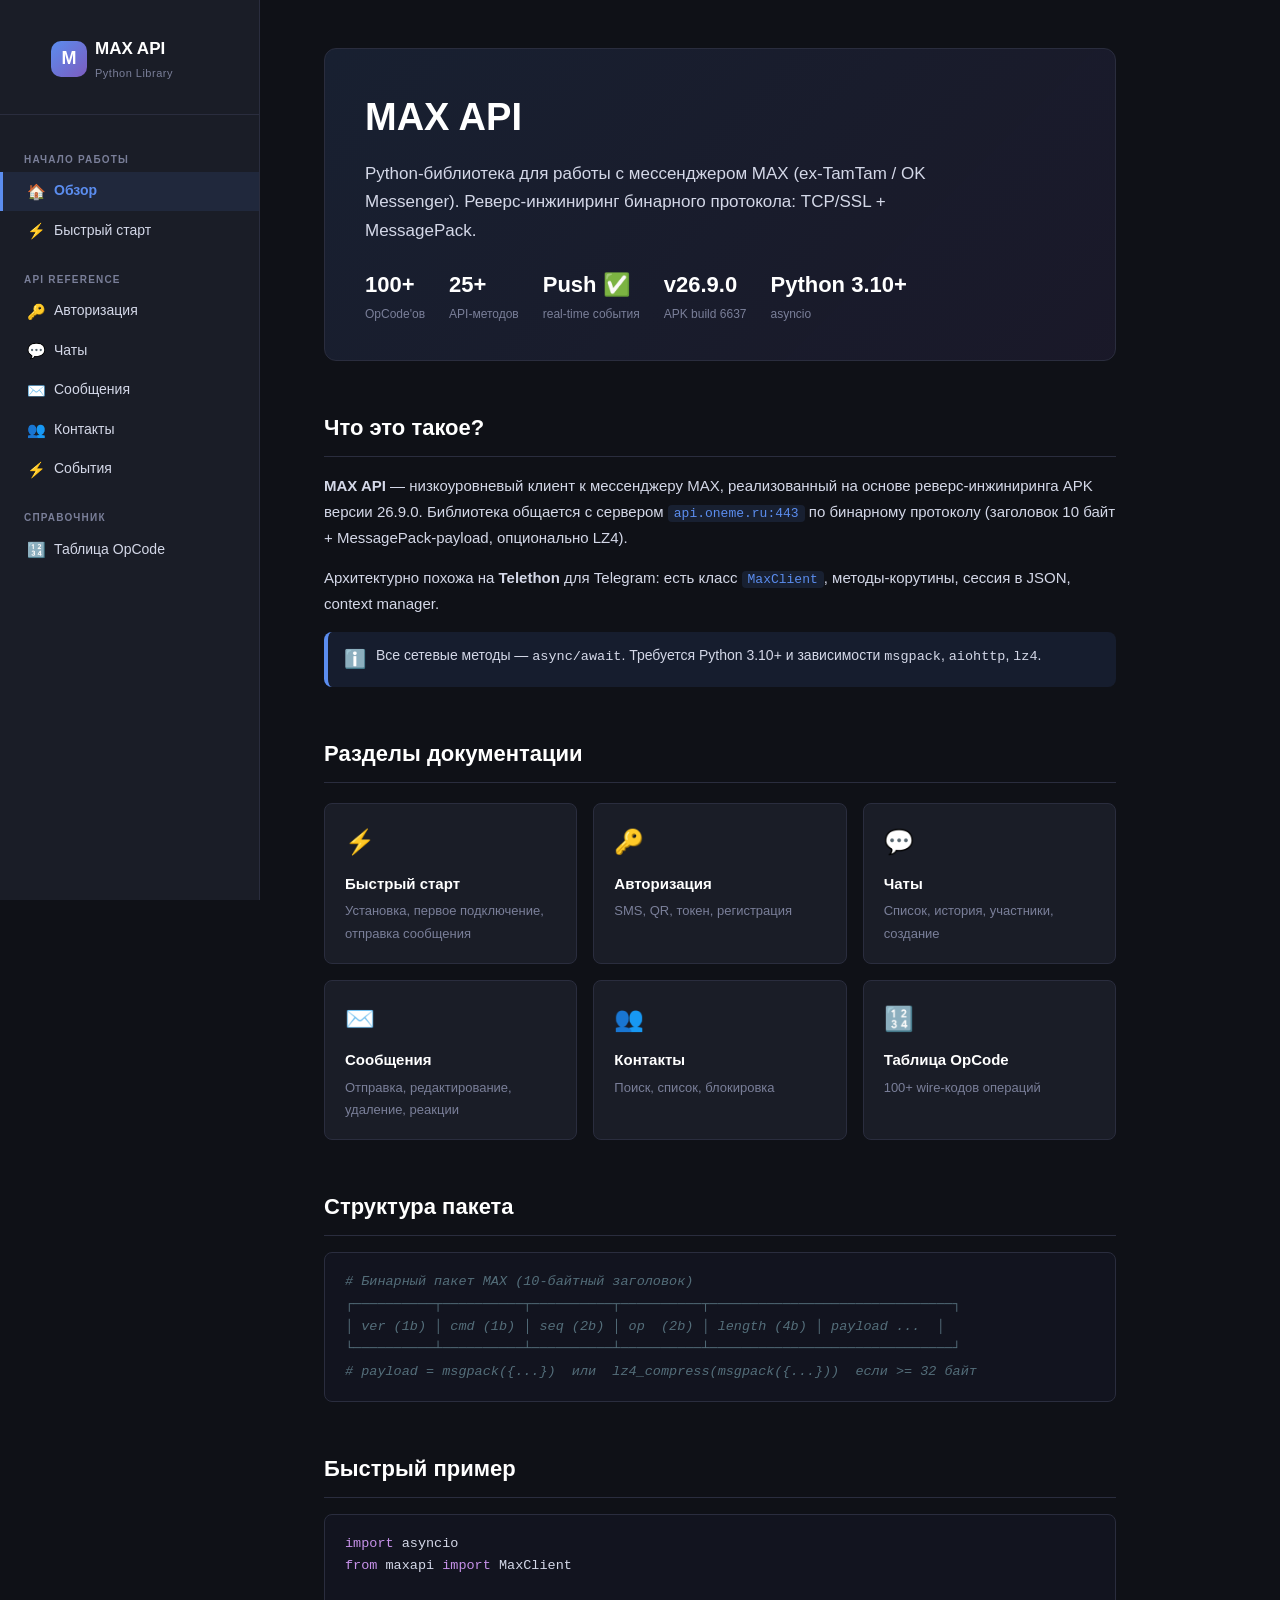
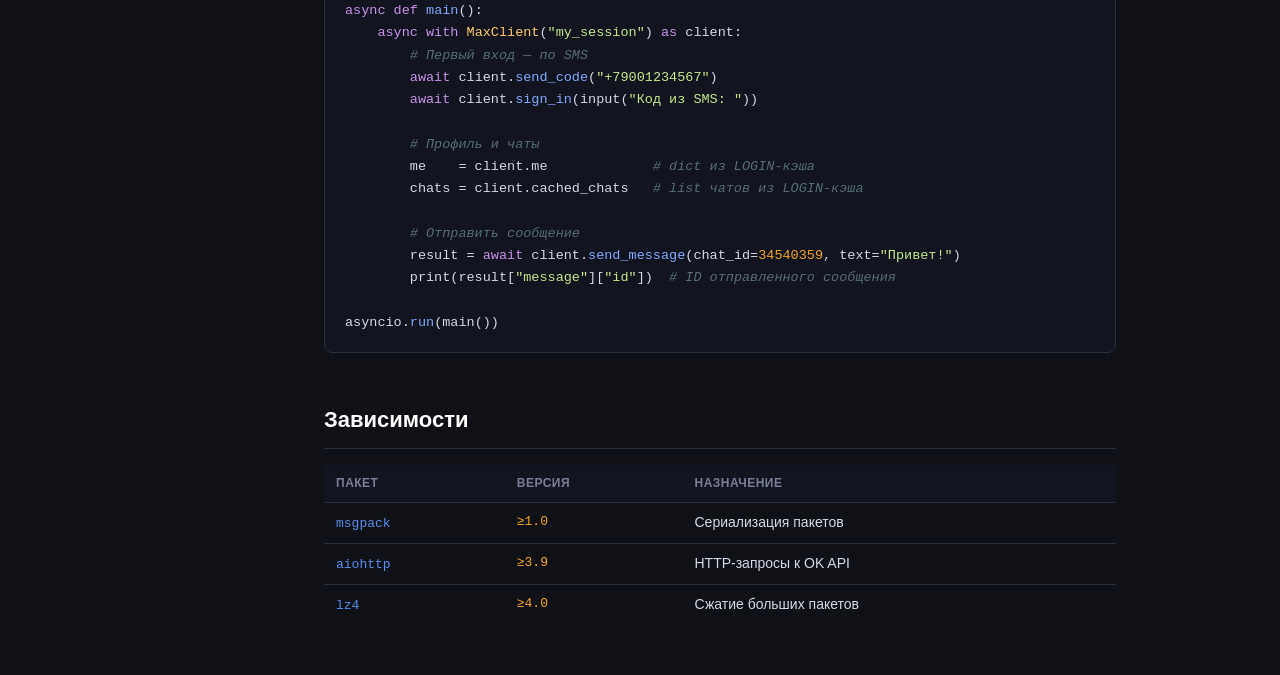
==== docs/index.html @ ea78ac11 "initial release v0.1.0" ====
<!DOCTYPE html>
<html lang="ru">
<head>
  <meta charset="UTF-8">
  <meta name="viewport" content="width=device-width, initial-scale=1.0">
  <title>MAX API — Документация</title>
  <link rel="stylesheet" href="style.css">
</head>
<body>

<!-- ═══════════════ SIDEBAR ═══════════════ -->
<nav class="sidebar">
  <div class="sidebar-logo">
    <a href="index.html">
      <div class="logo-icon">M</div>
      <div>
        <div class="logo-text">MAX API</div>
        <div class="logo-sub">Python Library</div>
      </div>
    </a>
  </div>

  <span class="nav-section">Начало работы</span>
  <a href="index.html" class="active"><span class="nav-icon">🏠</span> Обзор</a>
  <a href="quickstart.html"><span class="nav-icon">⚡</span> Быстрый старт</a>

  <span class="nav-section">API Reference</span>
  <a href="auth.html"><span class="nav-icon">🔑</span> Авторизация</a>
  <a href="chats.html"><span class="nav-icon">💬</span> Чаты</a>
  <a href="messages.html"><span class="nav-icon">✉️</span> Сообщения</a>
  <a href="contacts.html"><span class="nav-icon">👥</span> Контакты</a>
  <a href="events.html"><span class="nav-icon">⚡</span> События</a>

  <span class="nav-section">Справочник</span>
  <a href="opcodes.html"><span class="nav-icon">🔢</span> Таблица OpCode</a>
</nav>

<!-- ═══════════════ CONTENT ═══════════════ -->
<main class="content">

  <div class="hero">
    <h1>MAX API</h1>
    <p>
      Python-библиотека для работы с мессенджером MAX (ex-TamTam / OK Messenger).
      Реверс-инжиниринг бинарного протокола: TCP/SSL + MessagePack.
    </p>
    <div class="hero-meta">
      <div class="badge-stat"><span class="val">100+</span><span class="lbl">OpCode'ов</span></div>
      <div class="badge-stat"><span class="val">25+</span><span class="lbl">API-методов</span></div>
      <div class="badge-stat"><span class="val">Push ✅</span><span class="lbl">real-time события</span></div>
      <div class="badge-stat"><span class="val">v26.9.0</span><span class="lbl">APK build 6637</span></div>
      <div class="badge-stat"><span class="val">Python 3.10+</span><span class="lbl">asyncio</span></div>
    </div>
  </div>

  <h2>Что это такое?</h2>
  <p>
    <strong>MAX API</strong> — низкоуровневый клиент к мессенджеру MAX, реализованный на основе
    реверс-инжиниринга APK версии 26.9.0. Библиотека общается с сервером
    <code>api.oneme.ru:443</code> по бинарному протоколу (заголовок 10 байт + MessagePack-payload, опционально LZ4).
  </p>
  <p>
    Архитектурно похожа на <strong>Telethon</strong> для Telegram: есть класс <code>MaxClient</code>,
    методы-корутины, сессия в JSON, context manager.
  </p>

  <div class="note">
    <span class="icon">ℹ️</span>
    <div>Все сетевые методы — <code>async/await</code>. Требуется Python 3.10+ и зависимости
    <code>msgpack</code>, <code>aiohttp</code>, <code>lz4</code>.</div>
  </div>

  <h2>Разделы документации</h2>
  <div class="card-grid">
    <a href="quickstart.html">
      <div class="card-icon">⚡</div>
      <div class="card-title">Быстрый старт</div>
      <div class="card-desc">Установка, первое подключение, отправка сообщения</div>
    </a>
    <a href="auth.html">
      <div class="card-icon">🔑</div>
      <div class="card-title">Авторизация</div>
      <div class="card-desc">SMS, QR, токен, регистрация</div>
    </a>
    <a href="chats.html">
      <div class="card-icon">💬</div>
      <div class="card-title">Чаты</div>
      <div class="card-desc">Список, история, участники, создание</div>
    </a>
    <a href="messages.html">
      <div class="card-icon">✉️</div>
      <div class="card-title">Сообщения</div>
      <div class="card-desc">Отправка, редактирование, удаление, реакции</div>
    </a>
    <a href="contacts.html">
      <div class="card-icon">👥</div>
      <div class="card-title">Контакты</div>
      <div class="card-desc">Поиск, список, блокировка</div>
    </a>
    <a href="opcodes.html">
      <div class="card-icon">🔢</div>
      <div class="card-title">Таблица OpCode</div>
      <div class="card-desc">100+ wire-кодов операций</div>
    </a>
  </div>

  <h2>Структура пакета</h2>
  <pre><span class="cm"># Бинарный пакет MAX (10-байтный заголовок)</span>
<span class="cm">┌──────────┬──────────┬──────────┬──────────┬──────────────────────────────┐</span>
<span class="cm">│ ver (1b) │ cmd (1b) │ seq (2b) │ op  (2b) │ length (4b) │ payload ...  │</span>
<span class="cm">└──────────┴──────────┴──────────┴──────────┴──────────────────────────────┘</span>
<span class="cm"># payload = msgpack({...})  или  lz4_compress(msgpack({...}))  если >= 32 байт</span></pre>

  <h2>Быстрый пример</h2>
  <pre><span class="kw">import</span> asyncio
<span class="kw">from</span> maxapi <span class="kw">import</span> MaxClient

<span class="kw">async def</span> <span class="fn">main</span>():
    <span class="kw">async with</span> <span class="cl">MaxClient</span>(<span class="st">"my_session"</span>) <span class="kw">as</span> client:
        <span class="cm"># Первый вход — по SMS</span>
        <span class="kw">await</span> client.<span class="fn">send_code</span>(<span class="st">"+79001234567"</span>)
        <span class="kw">await</span> client.<span class="fn">sign_in</span>(input(<span class="st">"Код из SMS: "</span>))

        <span class="cm"># Профиль и чаты</span>
        me    = client.me             <span class="cm"># dict из LOGIN-кэша</span>
        chats = client.cached_chats   <span class="cm"># list чатов из LOGIN-кэша</span>

        <span class="cm"># Отправить сообщение</span>
        result = <span class="kw">await</span> client.<span class="fn">send_message</span>(chat_id=<span class="nb">34540359</span>, text=<span class="st">"Привет!"</span>)
        print(result[<span class="st">"message"</span>][<span class="st">"id"</span>])  <span class="cm"># ID отправленного сообщения</span>

asyncio.<span class="fn">run</span>(main())</pre>

  <h2>Зависимости</h2>
  <table class="params-table">
    <thead><tr><th>Пакет</th><th>Версия</th><th>Назначение</th></tr></thead>
    <tbody>
      <tr><td><code>msgpack</code></td><td class="type">≥1.0</td><td>Сериализация пакетов</td></tr>
      <tr><td><code>aiohttp</code></td><td class="type">≥3.9</td><td>HTTP-запросы к OK API</td></tr>
      <tr><td><code>lz4</code></td><td class="type">≥4.0</td><td>Сжатие больших пакетов</td></tr>
    </tbody>
  </table>

</main>
</body>
</html>
---- docs/style.css ----
/* ================================================================
   MAX API Docs — стили
   Тёмная тема в стиле Telethon/Pyrogram docs
================================================================ */

:root {
  --bg:          #0f1117;
  --bg-card:     #1a1d27;
  --bg-code:     #12141f;
  --border:      #2a2d3e;
  --accent:      #5b8def;
  --accent2:     #7c5cbf;
  --green:       #3ecf8e;
  --yellow:      #f5a623;
  --red:         #e05252;
  --text:        #d4d8e8;
  --text-muted:  #7a7f99;
  --text-head:   #ffffff;
  --radius:      8px;
  --font-mono:   "JetBrains Mono", "Fira Code", "Consolas", monospace;
  --font-ui:     "Inter", "Segoe UI", sans-serif;
}

* { box-sizing: border-box; margin: 0; padding: 0; }

body {
  font-family: var(--font-ui);
  background: var(--bg);
  color: var(--text);
  display: flex;
  min-height: 100vh;
  font-size: 15px;
  line-height: 1.7;
}

/* ── Sidebar ── */
nav.sidebar {
  width: 260px;
  min-width: 260px;
  background: var(--bg-card);
  border-right: 1px solid var(--border);
  padding: 28px 0 40px;
  position: sticky;
  top: 0;
  height: 100vh;
  overflow-y: auto;
  display: flex;
  flex-direction: column;
}

.sidebar-logo {
  padding: 0 24px 24px;
  border-bottom: 1px solid var(--border);
  margin-bottom: 16px;
}
.sidebar-logo a {
  text-decoration: none;
  display: flex;
  align-items: center;
  gap: 10px;
}
.sidebar-logo .logo-icon {
  width: 36px; height: 36px;
  background: linear-gradient(135deg, var(--accent), var(--accent2));
  border-radius: 10px;
  display: flex; align-items: center; justify-content: center;
  font-size: 18px; font-weight: 800; color: #fff;
}
.sidebar-logo .logo-text {
  font-size: 17px; font-weight: 700; color: var(--text-head);
}
.sidebar-logo .logo-sub {
  font-size: 11px; color: var(--text-muted); letter-spacing: .5px;
}

nav.sidebar .nav-section {
  padding: 8px 24px 4px;
  font-size: 10px; font-weight: 700; letter-spacing: 1.2px;
  color: var(--text-muted); text-transform: uppercase;
  margin-top: 12px;
}
nav.sidebar a {
  display: flex; align-items: center; gap: 8px;
  padding: 7px 24px;
  color: var(--text);
  text-decoration: none;
  font-size: 14px;
  border-left: 3px solid transparent;
  transition: all .15s;
}
nav.sidebar a:hover { color: var(--text-head); background: rgba(91,141,239,.08); }
nav.sidebar a.active {
  color: var(--accent);
  border-left-color: var(--accent);
  background: rgba(91,141,239,.1);
  font-weight: 600;
}
nav.sidebar .nav-icon { font-size: 15px; }

/* ── Main content ── */
main.content {
  flex: 1;
  padding: 48px 64px;
  max-width: 920px;
}

/* ── Headings ── */
h1 { font-size: 32px; font-weight: 800; color: var(--text-head); margin-bottom: 12px; }
h2 { font-size: 22px; font-weight: 700; color: var(--text-head); margin: 48px 0 16px;
     padding-bottom: 10px; border-bottom: 1px solid var(--border); }
h3 { font-size: 16px; font-weight: 600; color: var(--text-head); margin: 28px 0 10px; }
p  { margin-bottom: 14px; }

/* ── Method card ── */
.method {
  background: var(--bg-card);
  border: 1px solid var(--border);
  border-radius: var(--radius);
  margin-bottom: 24px;
  overflow: hidden;
}
.method-header {
  padding: 14px 20px;
  background: rgba(91,141,239,.07);
  border-bottom: 1px solid var(--border);
  display: flex; align-items: center; gap: 10px;
}
.method-badge {
  font-size: 10px; font-weight: 700; letter-spacing: .8px;
  padding: 2px 8px; border-radius: 4px; text-transform: uppercase;
}
.badge-async { background: rgba(62,207,142,.15); color: var(--green); }
.badge-sync  { background: rgba(245,166,35,.15);  color: var(--yellow); }
.badge-prop  { background: rgba(91,141,239,.2);   color: var(--accent); }

.method-header code {
  font-family: var(--font-mono);
  font-size: 15px; font-weight: 700; color: var(--text-head);
}
.method-opcode {
  margin-left: auto; font-size: 12px; color: var(--text-muted);
  font-family: var(--font-mono);
}
.method-body { padding: 16px 20px; }
.method-body p { margin-bottom: 10px; }
.method-body p:last-child { margin-bottom: 0; }

/* ── Parameters table ── */
.params-table {
  width: 100%;
  border-collapse: collapse;
  margin: 12px 0 4px;
  font-size: 14px;
}
.params-table th {
  text-align: left; padding: 8px 12px;
  background: var(--bg-code);
  color: var(--text-muted); font-weight: 600;
  font-size: 12px; letter-spacing: .5px; text-transform: uppercase;
  border-bottom: 1px solid var(--border);
}
.params-table td { padding: 8px 12px; border-bottom: 1px solid var(--border); vertical-align: top; }
.params-table tr:last-child td { border-bottom: none; }
.params-table td code { font-family: var(--font-mono); color: var(--accent); font-size: 13px; }
.params-table .type { color: var(--yellow); font-family: var(--font-mono); font-size: 13px; }
.params-table .optional { color: var(--text-muted); font-size: 12px; }

/* ── Code blocks ── */
pre {
  background: var(--bg-code);
  border: 1px solid var(--border);
  border-radius: var(--radius);
  padding: 18px 20px;
  overflow-x: auto;
  margin: 14px 0;
  font-family: var(--font-mono);
  font-size: 13.5px;
  line-height: 1.65;
}
code { font-family: var(--font-mono); font-size: 13.5px; }
p code, li code {
  background: rgba(91,141,239,.12);
  color: var(--accent);
  padding: 1px 6px; border-radius: 4px; font-size: 13px;
}

/* syntax highlight classes */
.kw  { color: #c792ea; }   /* keyword */
.fn  { color: #82aaff; }   /* function */
.st  { color: #c3e88d; }   /* string */
.cm  { color: #546e7a; font-style: italic; }  /* comment */
.nb  { color: var(--yellow); }   /* number / bool */
.cl  { color: #ffcb6b; }   /* class name */

/* ── Alert / Note boxes ── */
.note, .warn, .tip {
  border-radius: var(--radius);
  padding: 12px 16px;
  margin: 16px 0;
  font-size: 14px;
  border-left: 4px solid;
  display: flex; gap: 10px; align-items: flex-start;
}
.note { background: rgba(91,141,239,.1); border-color: var(--accent); }
.warn { background: rgba(224,82,82,.1);  border-color: var(--red); }
.tip  { background: rgba(62,207,142,.1); border-color: var(--green); }
.note .icon, .warn .icon, .tip .icon { font-size: 18px; flex-shrink: 0; }

/* ── OpCode table ── */
.opcode-table {
  width: 100%;
  border-collapse: collapse;
  font-size: 13.5px;
}
.opcode-table th {
  text-align: left; padding: 9px 14px;
  background: var(--bg-code);
  color: var(--text-muted); font-weight: 600; font-size: 12px;
  letter-spacing: .5px; text-transform: uppercase;
  border-bottom: 1px solid var(--border);
}
.opcode-table td { padding: 8px 14px; border-bottom: 1px solid var(--border); }
.opcode-table tr:last-child td { border-bottom: none; }
.opcode-table td:first-child { font-family: var(--font-mono); color: var(--accent); font-weight: 600; }
.opcode-table td:nth-child(2) { font-family: var(--font-mono); color: var(--yellow); }
.opcode-table .section-row td {
  background: rgba(91,141,239,.06);
  color: var(--text-muted); font-size: 11px;
  letter-spacing: .8px; text-transform: uppercase;
  font-weight: 700; padding: 5px 14px;
}

/* ── Chips / tags ── */
.chips { display: flex; gap: 8px; flex-wrap: wrap; margin: 10px 0; }
.chip {
  padding: 3px 10px; border-radius: 20px; font-size: 12px; font-weight: 600;
}
.chip-blue   { background: rgba(91,141,239,.2); color: var(--accent); }
.chip-green  { background: rgba(62,207,142,.2); color: var(--green); }
.chip-purple { background: rgba(124,92,191,.2); color: #a98eef; }
.chip-yellow { background: rgba(245,166,35,.2); color: var(--yellow); }

/* ── Return box ── */
.returns {
  background: rgba(62,207,142,.05);
  border: 1px solid rgba(62,207,142,.2);
  border-radius: var(--radius);
  padding: 10px 14px;
  font-size: 13.5px;
  margin: 10px 0 4px;
}
.returns strong { color: var(--green); }

/* ── Hero on index page ── */
.hero {
  background: linear-gradient(135deg, rgba(91,141,239,.12), rgba(124,92,191,.1));
  border: 1px solid var(--border);
  border-radius: 12px;
  padding: 36px 40px;
  margin-bottom: 40px;
}
.hero h1 { font-size: 38px; margin-bottom: 10px; }
.hero p { font-size: 17px; color: var(--text); max-width: 600px; }
.hero-meta { margin-top: 20px; display: flex; gap: 24px; }
.badge-stat { display: flex; flex-direction: column; }
.badge-stat .val { font-size: 22px; font-weight: 800; color: var(--text-head); }
.badge-stat .lbl { font-size: 12px; color: var(--text-muted); }

/* ── Card grid (on index) ── */
.card-grid { display: grid; grid-template-columns: repeat(auto-fill, minmax(200px, 1fr)); gap: 16px; margin: 20px 0; }
.card-grid a {
  display: block; text-decoration: none;
  background: var(--bg-card);
  border: 1px solid var(--border);
  border-radius: var(--radius);
  padding: 18px 20px;
  transition: border-color .15s, transform .15s;
}
.card-grid a:hover { border-color: var(--accent); transform: translateY(-2px); }
.card-grid .card-icon { font-size: 24px; margin-bottom: 8px; }
.card-grid .card-title { font-size: 15px; font-weight: 700; color: var(--text-head); }
.card-grid .card-desc  { font-size: 13px; color: var(--text-muted); margin-top: 4px; }

/* ── Breadcrumb ── */
.breadcrumb { font-size: 13px; color: var(--text-muted); margin-bottom: 20px; }
.breadcrumb a { color: var(--accent); text-decoration: none; }
.breadcrumb a:hover { text-decoration: underline; }

/* ── Scrollbar ── */
::-webkit-scrollbar { width: 6px; }
::-webkit-scrollbar-track { background: var(--bg); }
::-webkit-scrollbar-thumb { background: var(--border); border-radius: 3px; }

/* ── Responsive ── */
@media (max-width: 900px) {
  body { flex-direction: column; }
  nav.sidebar { width: 100%; height: auto; position: static; border-right: none; border-bottom: 1px solid var(--border); }
  main.content { padding: 24px 20px; }
}
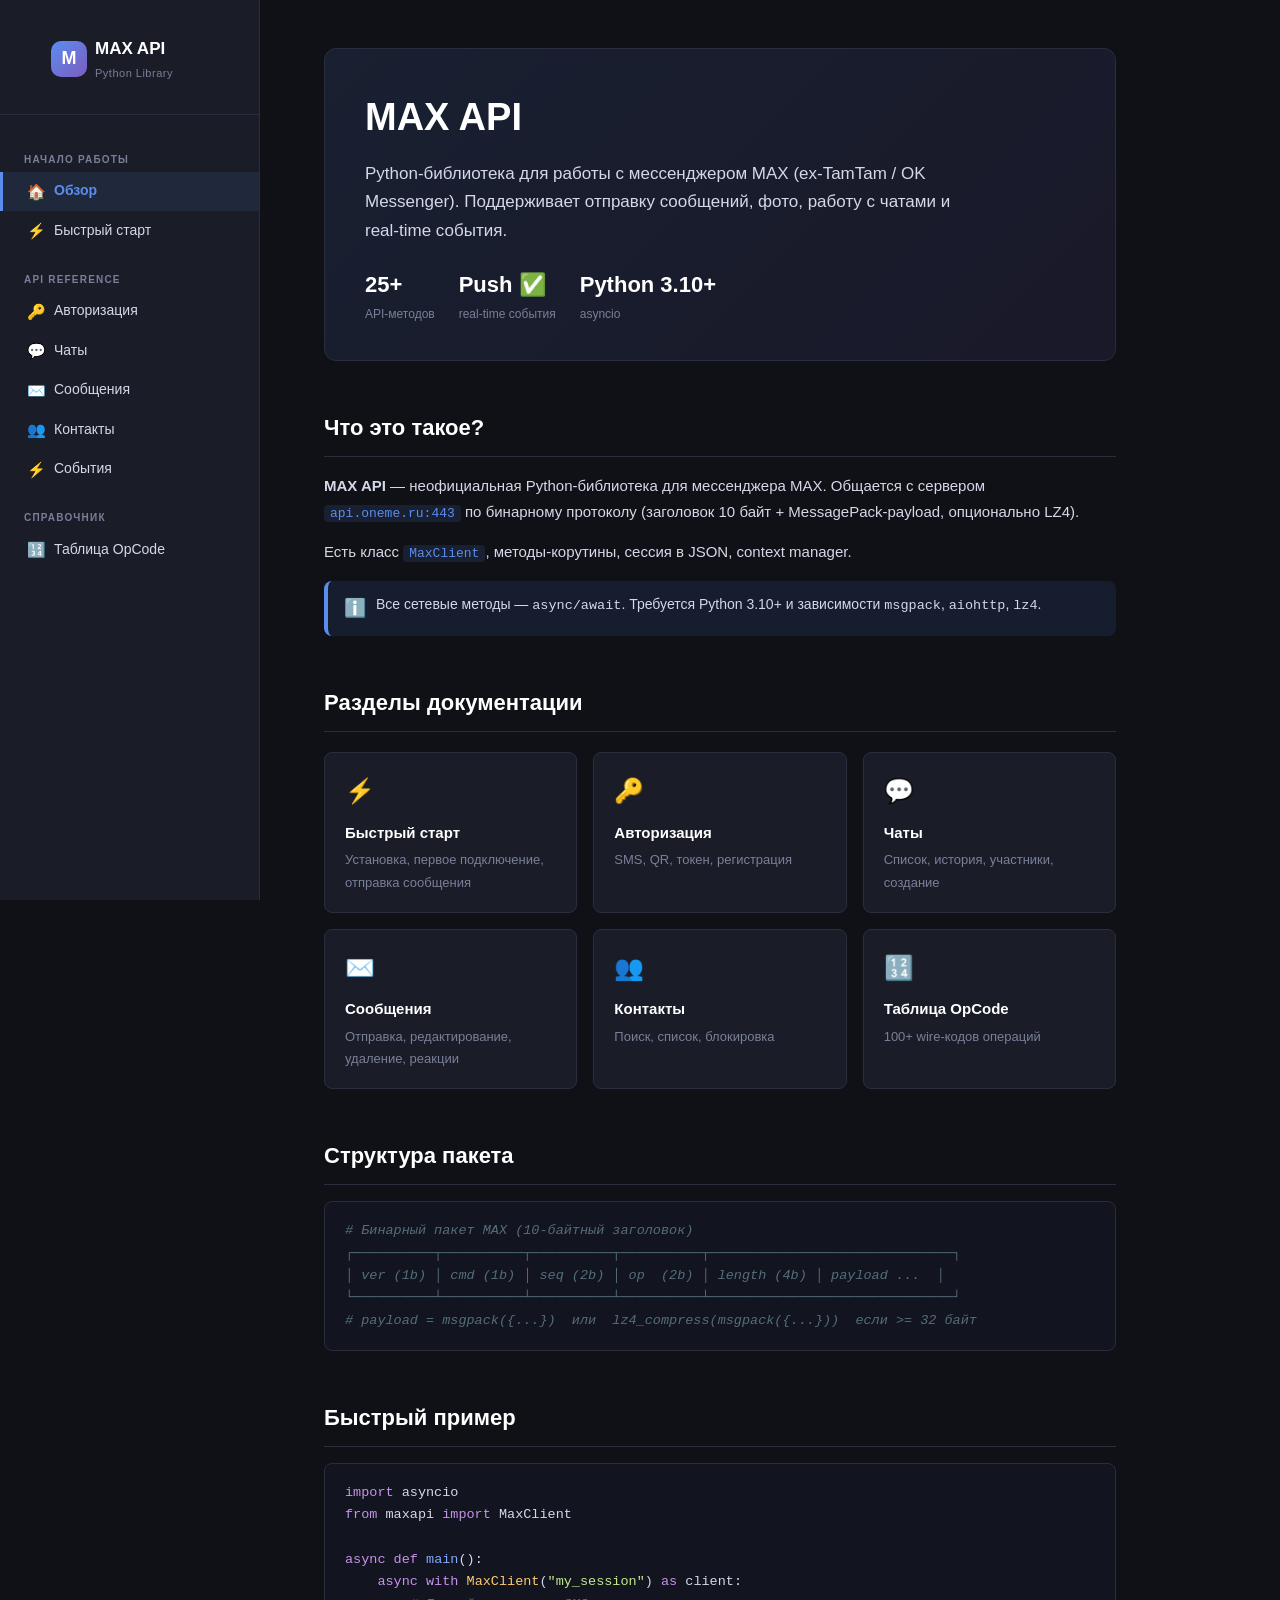
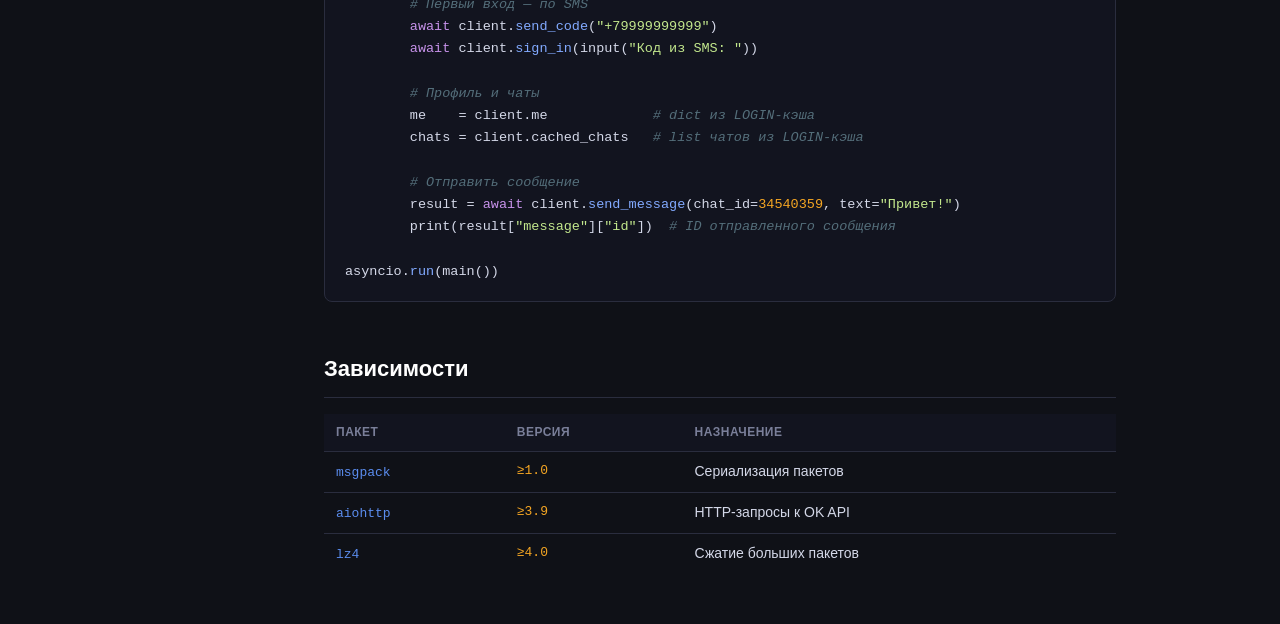
==== commit 07246517: "remove phone number, clean up docs" ====
--- a/docs/index.html
+++ b/docs/index.html
@@ -42,26 +42,23 @@
     <h1>MAX API</h1>
     <p>
       Python-библиотека для работы с мессенджером MAX (ex-TamTam / OK Messenger).
-      Реверс-инжиниринг бинарного протокола: TCP/SSL + MessagePack.
+      Поддерживает отправку сообщений, фото, работу с чатами и real-time события.
     </p>
     <div class="hero-meta">
-      <div class="badge-stat"><span class="val">100+</span><span class="lbl">OpCode'ов</span></div>
       <div class="badge-stat"><span class="val">25+</span><span class="lbl">API-методов</span></div>
       <div class="badge-stat"><span class="val">Push ✅</span><span class="lbl">real-time события</span></div>
-      <div class="badge-stat"><span class="val">v26.9.0</span><span class="lbl">APK build 6637</span></div>
       <div class="badge-stat"><span class="val">Python 3.10+</span><span class="lbl">asyncio</span></div>
     </div>
   </div>
 
   <h2>Что это такое?</h2>
   <p>
-    <strong>MAX API</strong> — низкоуровневый клиент к мессенджеру MAX, реализованный на основе
-    реверс-инжиниринга APK версии 26.9.0. Библиотека общается с сервером
-    <code>api.oneme.ru:443</code> по бинарному протоколу (заголовок 10 байт + MessagePack-payload, опционально LZ4).
+    <strong>MAX API</strong> — неофициальная Python-библиотека для мессенджера MAX.
+    Общается с сервером <code>api.oneme.ru:443</code> по бинарному протоколу
+    (заголовок 10 байт + MessagePack-payload, опционально LZ4).
   </p>
   <p>
-    Архитектурно похожа на <strong>Telethon</strong> для Telegram: есть класс <code>MaxClient</code>,
-    методы-корутины, сессия в JSON, context manager.
+    Есть класс <code>MaxClient</code>, методы-корутины, сессия в JSON, context manager.
   </p>
 
   <div class="note">
@@ -118,7 +115,7 @@
 <span class="kw">async def</span> <span class="fn">main</span>():
     <span class="kw">async with</span> <span class="cl">MaxClient</span>(<span class="st">"my_session"</span>) <span class="kw">as</span> client:
         <span class="cm"># Первый вход — по SMS</span>
-        <span class="kw">await</span> client.<span class="fn">send_code</span>(<span class="st">"+79001234567"</span>)
+        <span class="kw">await</span> client.<span class="fn">send_code</span>(<span class="st">"+79999999999"</span>)
         <span class="kw">await</span> client.<span class="fn">sign_in</span>(input(<span class="st">"Код из SMS: "</span>))
 
         <span class="cm"># Профиль и чаты</span>
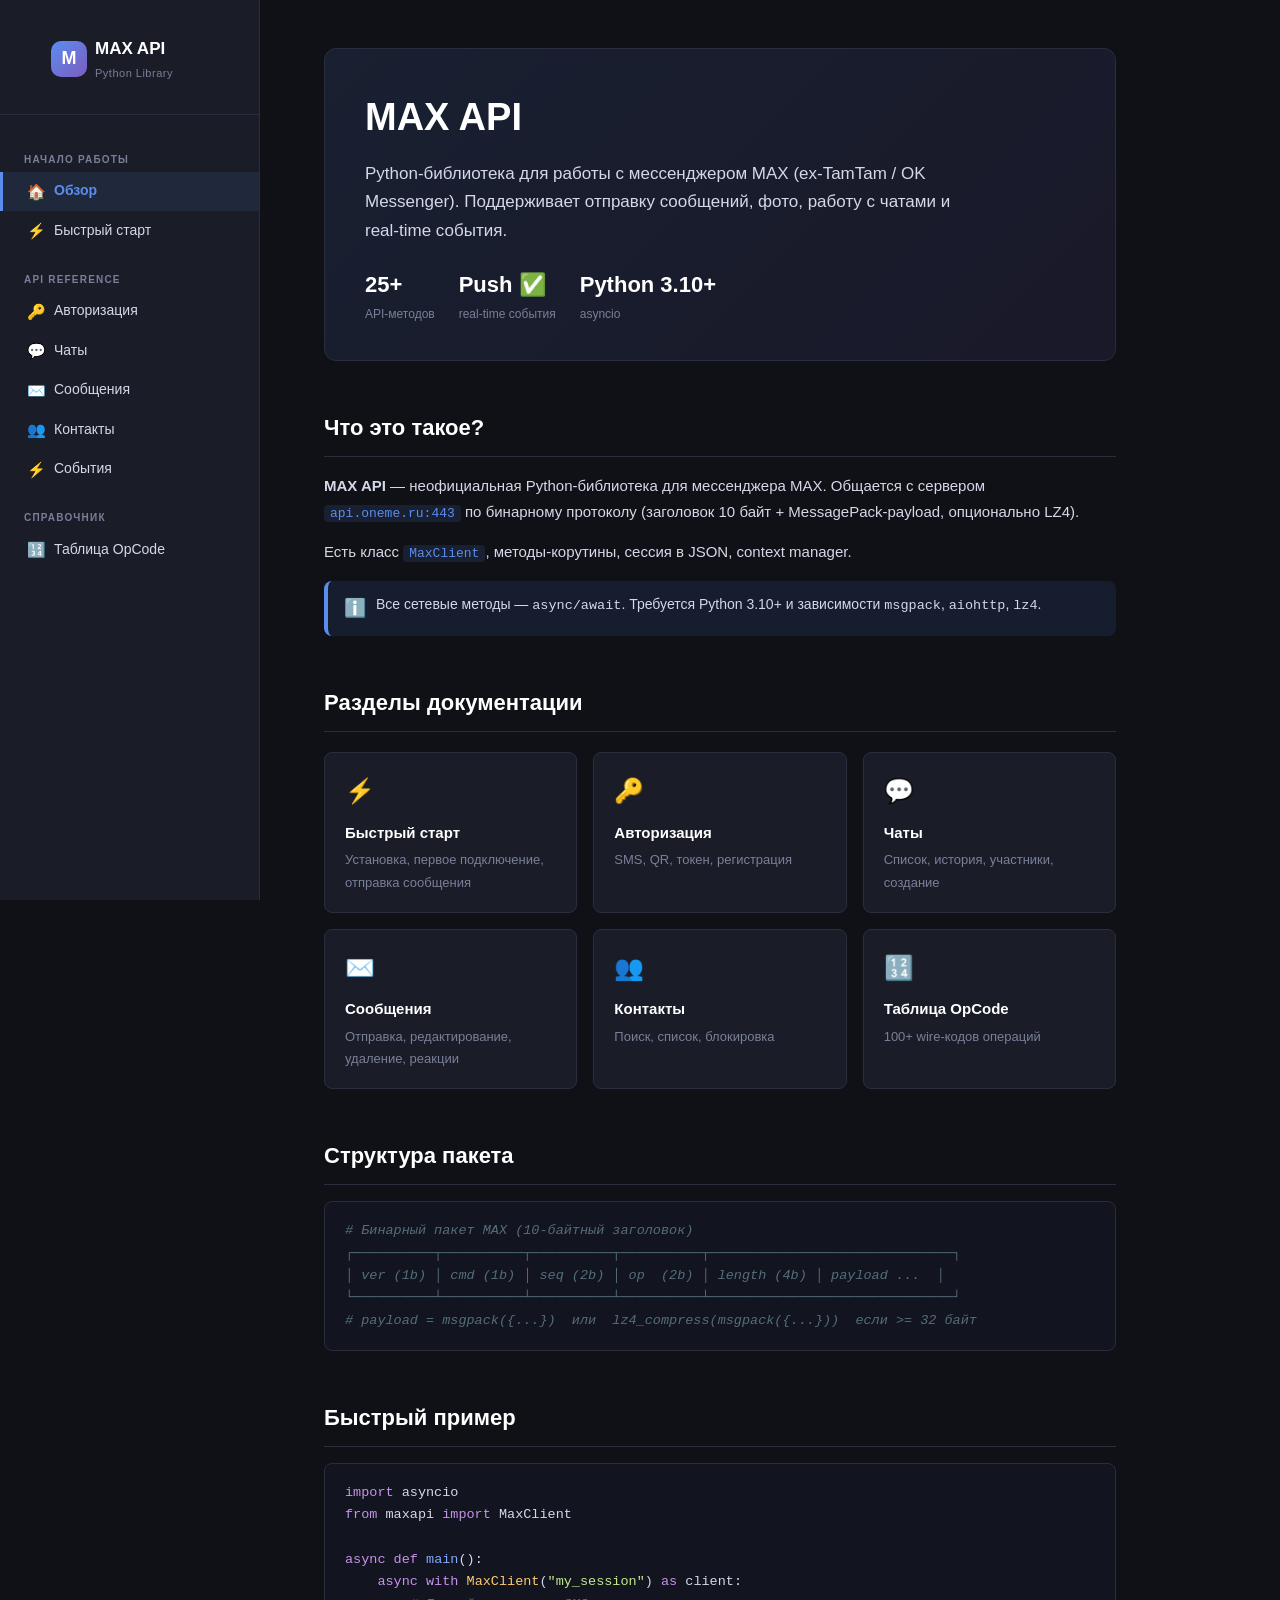
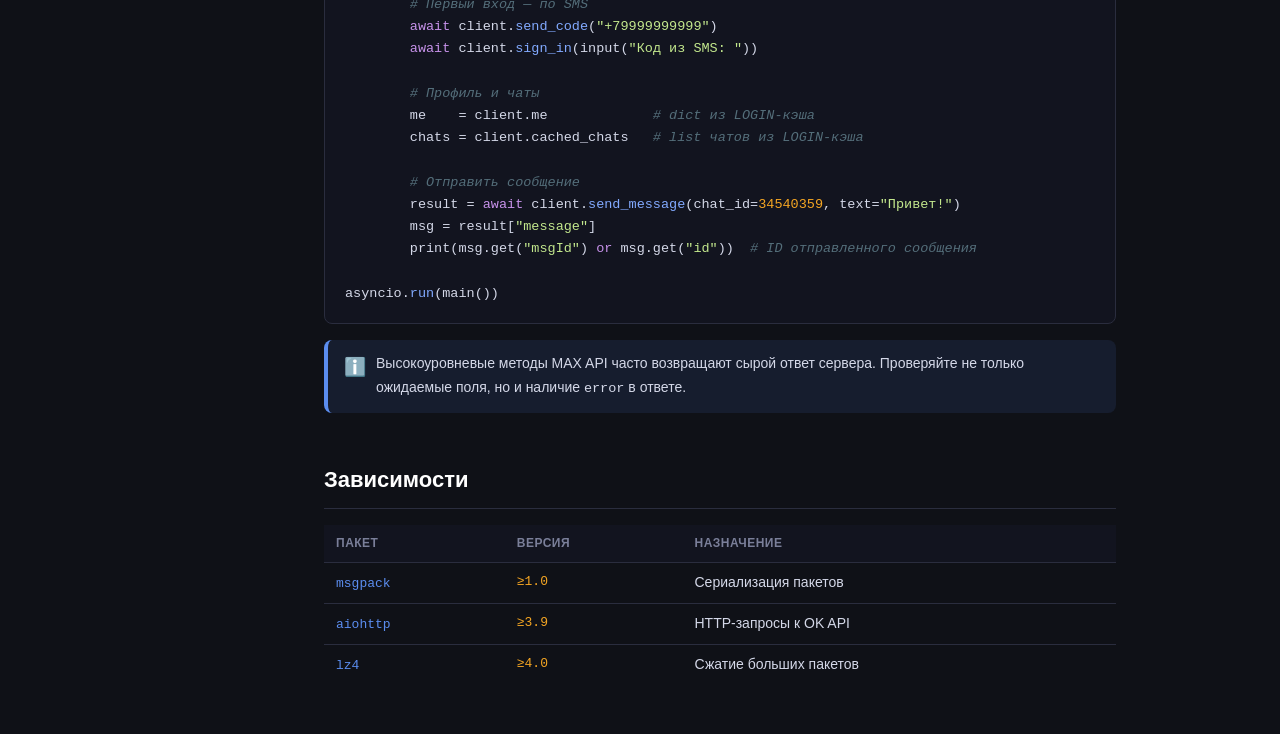
==== commit b6b91b99: "docs: align HTML docs with audited MAX behavior" ====
--- a/docs/index.html
+++ b/docs/index.html
@@ -124,9 +124,15 @@
 
         <span class="cm"># Отправить сообщение</span>
         result = <span class="kw">await</span> client.<span class="fn">send_message</span>(chat_id=<span class="nb">34540359</span>, text=<span class="st">"Привет!"</span>)
-        print(result[<span class="st">"message"</span>][<span class="st">"id"</span>])  <span class="cm"># ID отправленного сообщения</span>
+        msg = result[<span class="st">"message"</span>]
+        print(msg.get(<span class="st">"msgId"</span>) <span class="kw">or</span> msg.get(<span class="st">"id"</span>))  <span class="cm"># ID отправленного сообщения</span>
 
 asyncio.<span class="fn">run</span>(main())</pre>
+
+  <div class="note">
+    <span class="icon">ℹ️</span>
+    <div>Высокоуровневые методы MAX API часто возвращают сырой ответ сервера. Проверяйте не только ожидаемые поля, но и наличие <code>error</code> в ответе.</div>
+  </div>
 
   <h2>Зависимости</h2>
   <table class="params-table">
